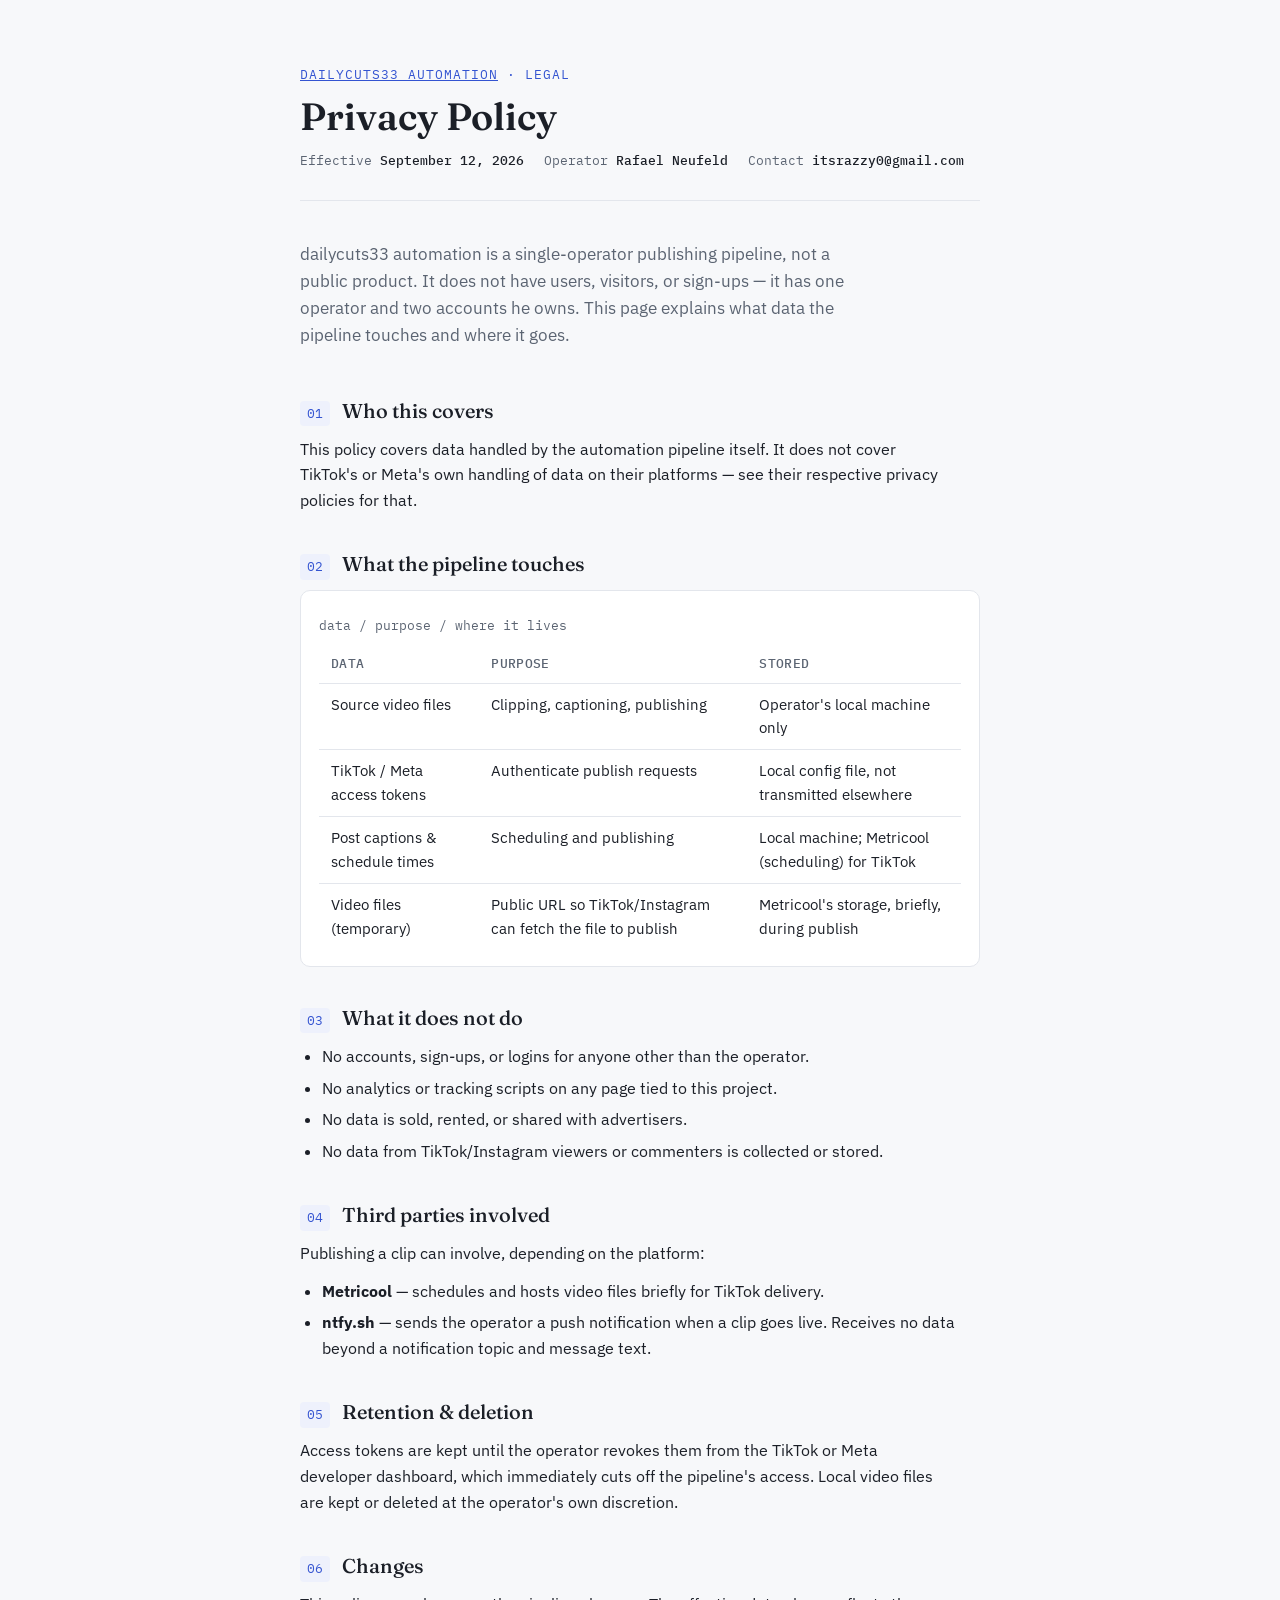
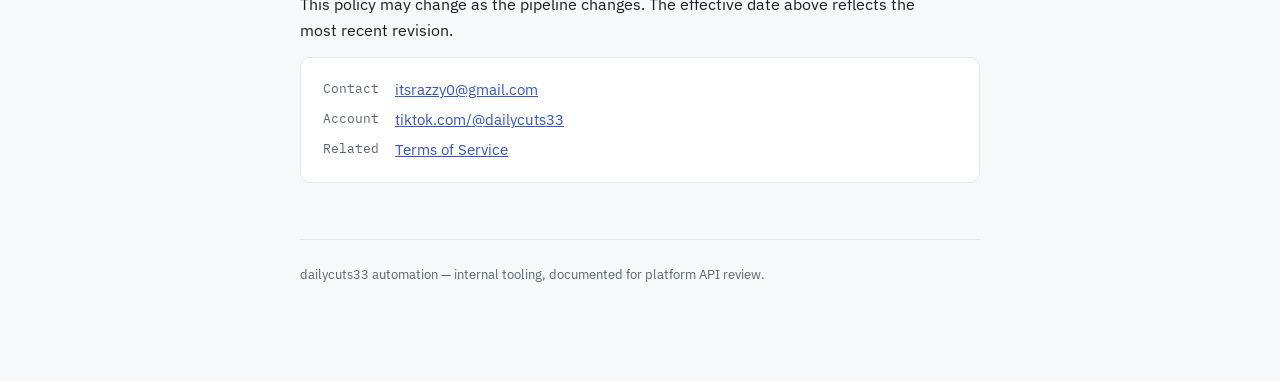
==== privacy.html @ b21ef155 "Initial site: ToS, Privacy Policy for dailycuts33 automation" ====
<!DOCTYPE html>
<html lang="en">
<head>
<meta charset="UTF-8">
<meta name="viewport" content="width=device-width, initial-scale=1.0">
<title>dailycuts33 Privacy Policy</title>
<link rel="preconnect" href="https://fonts.googleapis.com">
<link rel="preconnect" href="https://fonts.gstatic.com" crossorigin>
<link href="https://fonts.googleapis.com/css2?family=Fraunces:opsz,wght@9..144,400;9..144,500;9..144,600&family=IBM+Plex+Sans:wght@400;500;600&family=IBM+Plex+Mono:wght@400;500&display=swap" rel="stylesheet">
<style>
  :root{
    --bg:#F7F8FA; --surface:#FFFFFF; --text:#1B1F27; --text-muted:#5B6472;
    --border:#E3E6EC; --accent:#3454D1; --accent-soft:#EEF1FC;
  }
  @media (prefers-color-scheme: dark){
    :root:not([data-theme="light"]){
      --bg:#0F1115; --surface:#171A21; --text:#E7E9ED; --text-muted:#9AA3B2;
      --border:#262B35; --accent:#6C8CFF; --accent-soft:#1B2233;
    }
  }
  :root[data-theme="dark"]{
    --bg:#0F1115; --surface:#171A21; --text:#E7E9ED; --text-muted:#9AA3B2;
    --border:#262B35; --accent:#6C8CFF; --accent-soft:#1B2233;
  }
  *{box-sizing:border-box;}
  body{
    background:var(--bg); color:var(--text); margin:0;
    font-family:"IBM Plex Sans", ui-sans-serif, system-ui, sans-serif;
    line-height:1.65; font-size:16px;
    display:flex; justify-content:center;
    padding:64px 24px 96px;
  }
  main{max-width:680px; width:100%;}
  .doc-header{border-bottom:1px solid var(--border); padding-bottom:28px; margin-bottom:40px;}
  .eyebrow{
    font-family:"IBM Plex Mono", ui-monospace, monospace;
    font-size:12.5px; letter-spacing:0.08em; text-transform:uppercase;
    color:var(--accent); margin:0 0 10px;
  }
  .eyebrow a{color:inherit;}
  h1{
    font-family:"Fraunces", Georgia, serif;
    font-weight:600; font-optical-sizing:auto;
    font-size:clamp(28px, 5vw, 38px); line-height:1.15;
    margin:0 0 12px; text-wrap:balance;
  }
  .meta{
    display:flex; flex-wrap:wrap; gap:8px 20px;
    font-family:"IBM Plex Mono", ui-monospace, monospace;
    font-size:13px; color:var(--text-muted);
  }
  .meta span b{color:var(--text); font-weight:500;}
  .intro{font-size:16.5px; color:var(--text-muted); margin:0 0 44px; max-width:58ch;}
  section{margin-bottom:34px;}
  section:last-of-type{margin-bottom:0;}
  .sec-head{display:flex; align-items:baseline; gap:12px; margin:0 0 10px;}
  .sec-num{
    font-family:"IBM Plex Mono", ui-monospace, monospace;
    font-size:13px; color:var(--accent);
    background:var(--accent-soft);
    border-radius:4px; padding:2px 7px;
    flex:none;
  }
  h2{font-family:"Fraunces", Georgia, serif; font-weight:500; font-size:20px; margin:0;}
  section p, section li{color:var(--text); font-size:15.5px; max-width:64ch;}
  section p{margin:0 0 12px;}
  section ul{margin:0 0 12px; padding-left:22px;}
  section li{margin-bottom:6px;}
  section p:last-child, section ul:last-child{margin-bottom:0;}
  code{
    font-family:"IBM Plex Mono", ui-monospace, monospace;
    font-size:0.9em; background:var(--accent-soft); color:var(--accent);
    padding:1px 5px; border-radius:3px;
  }
  table{width:100%; border-collapse:collapse; margin-top:8px; font-size:14.5px;}
  caption{
    text-align:left; font-family:"IBM Plex Mono", ui-monospace, monospace;
    font-size:12.5px; color:var(--text-muted); margin-bottom:8px;
  }
  th, td{text-align:left; padding:9px 12px; border-bottom:1px solid var(--border); vertical-align:top;}
  th{
    font-family:"IBM Plex Mono", ui-monospace, monospace;
    font-weight:500; font-size:12.5px; letter-spacing:0.03em;
    text-transform:uppercase; color:var(--text-muted);
  }
  tr:last-child td{border-bottom:none;}
  .table-wrap{overflow-x:auto; border:1px solid var(--border); border-radius:10px; padding:16px 18px; background:var(--surface);}
  .card{
    background:var(--surface); border:1px solid var(--border);
    border-radius:10px; padding:20px 22px; margin-top:14px;
  }
  .card dl{display:grid; grid-template-columns:auto 1fr; gap:6px 16px; margin:0;}
  .card dt{font-family:"IBM Plex Mono", ui-monospace, monospace; font-size:13px; color:var(--text-muted);}
  .card dd{margin:0; font-size:14.5px;}
  .card dd a{color:var(--accent);}
  footer{
    margin-top:56px; padding-top:24px; border-top:1px solid var(--border);
    font-size:13px; color:var(--text-muted);
  }
</style>
</head>
<body>
<main>
  <div class="doc-header">
    <p class="eyebrow"><a href="index.html">dailycuts33 automation</a> · Legal</p>
    <h1>Privacy Policy</h1>
    <div class="meta">
      <span>Effective <b>September 12, 2026</b></span>
      <span>Operator <b>Rafael Neufeld</b></span>
      <span>Contact <b>itsrazzy0@gmail.com</b></span>
    </div>
  </div>

  <p class="intro">
    dailycuts33 automation is a single-operator publishing pipeline, not a
    public product. It does not have users, visitors, or sign-ups — it has
    one operator and two accounts he owns. This page explains what data the
    pipeline touches and where it goes.
  </p>

  <section>
    <div class="sec-head"><span class="sec-num">01</span><h2>Who this covers</h2></div>
    <p>
      This policy covers data handled by the automation pipeline itself. It
      does not cover TikTok's or Meta's own handling of data on their
      platforms — see their respective privacy policies for that.
    </p>
  </section>

  <section>
    <div class="sec-head"><span class="sec-num">02</span><h2>What the pipeline touches</h2></div>
    <div class="table-wrap">
      <table>
        <caption>data / purpose / where it lives</caption>
        <thead>
          <tr><th>Data</th><th>Purpose</th><th>Stored</th></tr>
        </thead>
        <tbody>
          <tr><td>Source video files</td><td>Clipping, captioning, publishing</td><td>Operator's local machine only</td></tr>
          <tr><td>TikTok / Meta access tokens</td><td>Authenticate publish requests</td><td>Local config file, not transmitted elsewhere</td></tr>
          <tr><td>Post captions &amp; schedule times</td><td>Scheduling and publishing</td><td>Local machine; Metricool (scheduling) for TikTok</td></tr>
          <tr><td>Video files (temporary)</td><td>Public URL so TikTok/Instagram can fetch the file to publish</td><td>Metricool's storage, briefly, during publish</td></tr>
        </tbody>
      </table>
    </div>
  </section>

  <section>
    <div class="sec-head"><span class="sec-num">03</span><h2>What it does not do</h2></div>
    <ul>
      <li>No accounts, sign-ups, or logins for anyone other than the operator.</li>
      <li>No analytics or tracking scripts on any page tied to this project.</li>
      <li>No data is sold, rented, or shared with advertisers.</li>
      <li>No data from TikTok/Instagram viewers or commenters is collected or stored.</li>
    </ul>
  </section>

  <section>
    <div class="sec-head"><span class="sec-num">04</span><h2>Third parties involved</h2></div>
    <p>Publishing a clip can involve, depending on the platform:</p>
    <ul>
      <li><b>Metricool</b> — schedules and hosts video files briefly for TikTok delivery.</li>
      <li><b>ntfy.sh</b> — sends the operator a push notification when a clip goes live. Receives no data beyond a notification topic and message text.</li>
    </ul>
  </section>

  <section>
    <div class="sec-head"><span class="sec-num">05</span><h2>Retention &amp; deletion</h2></div>
    <p>
      Access tokens are kept until the operator revokes them from the TikTok
      or Meta developer dashboard, which immediately cuts off the pipeline's
      access. Local video files are kept or deleted at the operator's own
      discretion.
    </p>
  </section>

  <section>
    <div class="sec-head"><span class="sec-num">06</span><h2>Changes</h2></div>
    <p>This policy may change as the pipeline changes. The effective date above reflects the most recent revision.</p>
  </section>

  <div class="card">
    <dl>
      <dt>Contact</dt><dd><a href="mailto:itsrazzy0@gmail.com">itsrazzy0@gmail.com</a></dd>
      <dt>Account</dt><dd><a href="https://www.tiktok.com/@dailycuts33">tiktok.com/@dailycuts33</a></dd>
      <dt>Related</dt><dd><a href="tos.html">Terms of Service</a></dd>
    </dl>
  </div>

  <footer>dailycuts33 automation — internal tooling, documented for platform API review.</footer>
</main>
</body>
</html>
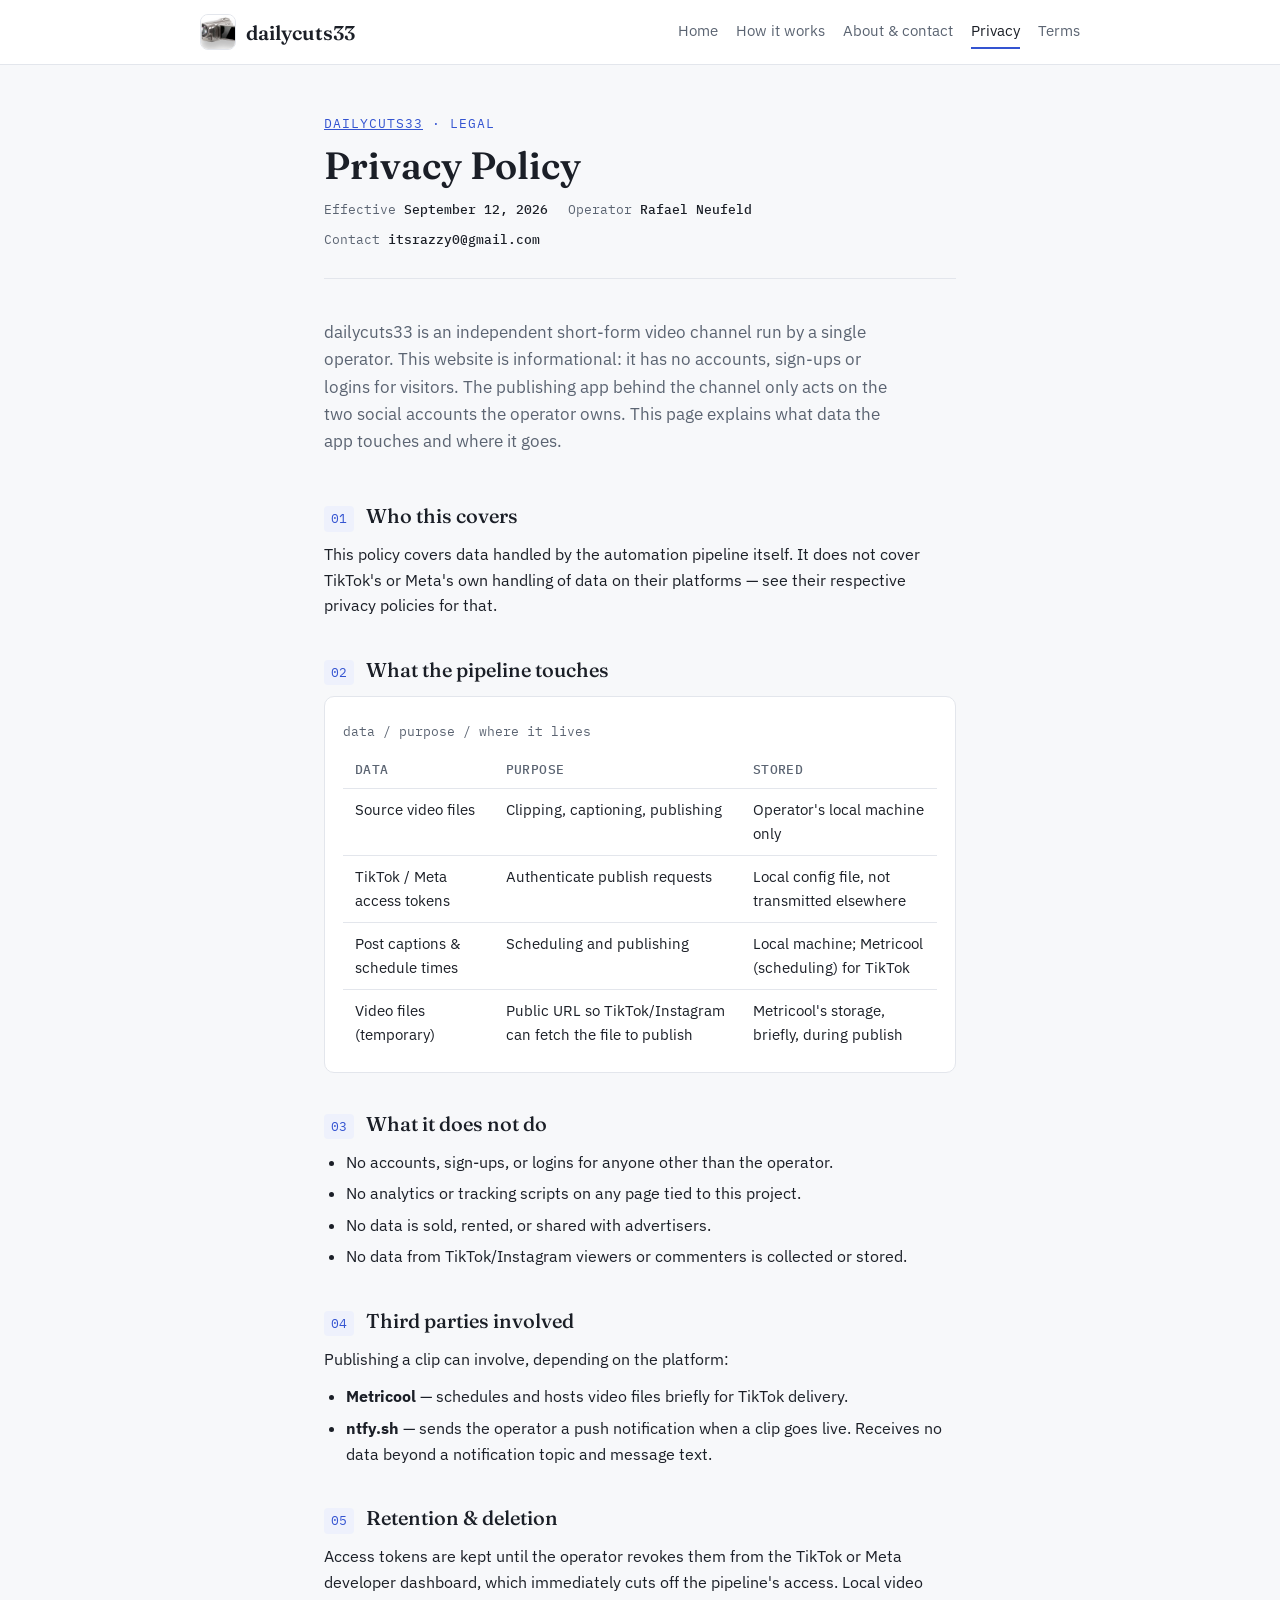
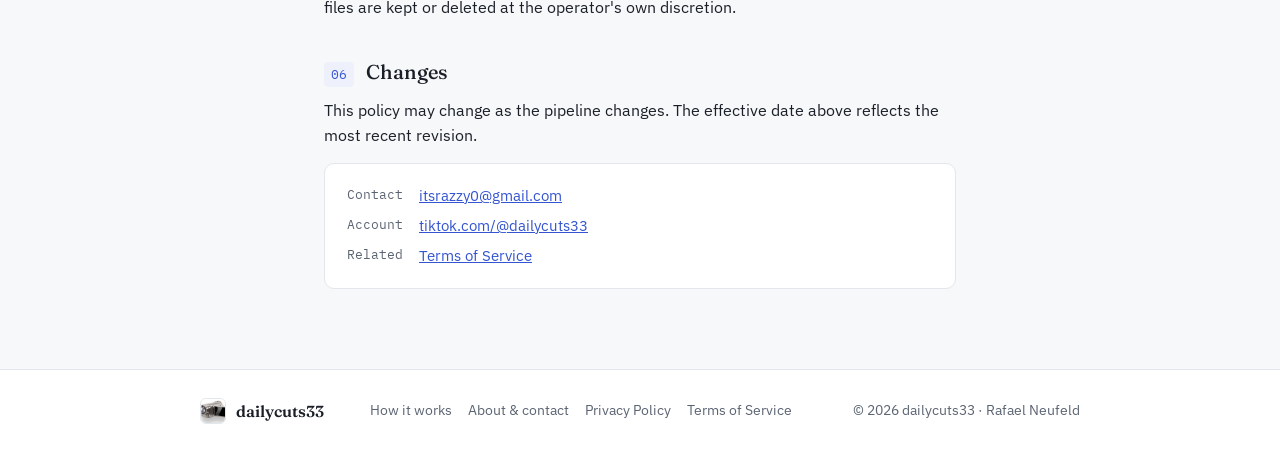
==== commit cf659b27: "Website ausgebaut fuer TikTok-Review: Icon/Favicon, Startseite, How it works, About, Navigation Co-A" ====
--- a/privacy.html
+++ b/privacy.html
@@ -7,6 +7,11 @@
 <link rel="preconnect" href="https://fonts.googleapis.com">
 <link rel="preconnect" href="https://fonts.gstatic.com" crossorigin>
 <link href="https://fonts.googleapis.com/css2?family=Fraunces:opsz,wght@9..144,400;9..144,500;9..144,600&family=IBM+Plex+Sans:wght@400;500;600&family=IBM+Plex+Mono:wght@400;500&display=swap" rel="stylesheet">
+<link rel="icon" href="favicon.ico" sizes="any">
+<link rel="icon" type="image/png" sizes="32x32" href="assets/favicon-32.png">
+<link rel="icon" type="image/png" sizes="16x16" href="assets/favicon-16.png">
+<link rel="apple-touch-icon" href="assets/apple-touch-icon.png">
+<link rel="stylesheet" href="assets/site.css">
 <style>
   :root{
     --bg:#F7F8FA; --surface:#FFFFFF; --text:#1B1F27; --text-muted:#5B6472;
@@ -97,12 +102,16 @@
     margin-top:56px; padding-top:24px; border-top:1px solid var(--border);
     font-size:13px; color:var(--text-muted);
   }
+  body{display:block; padding:0;}
+  main{max-width:680px; width:auto; margin:0 auto; padding:48px 24px 40px;}
+  .site-header .wrap, .site-footer .wrap{max-width:920px;}
 </style>
 </head>
 <body>
+<header class="site-header"><div class="wrap"><a class="brand" href="index.html"><img src="assets/icon-192.png" alt="dailycuts33 logo" width="36" height="36"><span>dailycuts33</span></a><nav class="site-nav" aria-label="Main"><a href="index.html">Home</a><a href="how-it-works.html">How it works</a><a href="about.html">About & contact</a><a href="privacy.html" aria-current="page">Privacy</a><a href="tos.html">Terms</a></nav></div></header>
 <main>
   <div class="doc-header">
-    <p class="eyebrow"><a href="index.html">dailycuts33 automation</a> · Legal</p>
+    <p class="eyebrow"><a href="index.html">dailycuts33</a> · Legal</p>
     <h1>Privacy Policy</h1>
     <div class="meta">
       <span>Effective <b>September 12, 2026</b></span>
@@ -112,10 +121,11 @@
   </div>
 
   <p class="intro">
-    dailycuts33 automation is a single-operator publishing pipeline, not a
-    public product. It does not have users, visitors, or sign-ups — it has
-    one operator and two accounts he owns. This page explains what data the
-    pipeline touches and where it goes.
+    dailycuts33 is an independent short-form video channel run by a single
+    operator. This website is informational: it has no accounts, sign-ups or
+    logins for visitors. The publishing app behind the channel only acts on
+    the two social accounts the operator owns. This page explains what data
+    the app touches and where it goes.
   </p>
 
   <section>
@@ -186,8 +196,7 @@
       <dt>Related</dt><dd><a href="tos.html">Terms of Service</a></dd>
     </dl>
   </div>
-
-  <footer>dailycuts33 automation — internal tooling, documented for platform API review.</footer>
 </main>
+<footer class="site-footer"><div class="wrap"><a class="brand" href="index.html"><img src="assets/icon-192.png" alt="" width="26" height="26"><span>dailycuts33</span></a><nav aria-label="Footer"><a href="how-it-works.html">How it works</a><a href="about.html">About &amp; contact</a><a href="privacy.html">Privacy Policy</a><a href="tos.html">Terms of Service</a></nav><span>&copy; 2026 dailycuts33 &middot; Rafael Neufeld</span></div></footer>
 </body>
 </html>
--- a/assets/site.css
+++ b/assets/site.css
@@ -0,0 +1,100 @@
+:root{
+  --bg:#F7F8FA; --surface:#FFFFFF; --text:#1B1F27; --text-muted:#5B6472;
+  --border:#E3E6EC; --accent:#3454D1; --accent-soft:#EEF1FC;
+}
+@media (prefers-color-scheme: dark){
+  :root:not([data-theme="light"]){
+    --bg:#0F1115; --surface:#171A21; --text:#E7E9ED; --text-muted:#9AA3B2;
+    --border:#262B35; --accent:#6C8CFF; --accent-soft:#1B2233;
+  }
+}
+:root[data-theme="dark"]{
+  --bg:#0F1115; --surface:#171A21; --text:#E7E9ED; --text-muted:#9AA3B2;
+  --border:#262B35; --accent:#6C8CFF; --accent-soft:#1B2233;
+}
+*{box-sizing:border-box;}
+html{scroll-behavior:smooth;}
+body{
+  background:var(--bg); color:var(--text); margin:0;
+  font-family:"IBM Plex Sans", ui-sans-serif, system-ui, sans-serif;
+  line-height:1.65; font-size:16px;
+}
+a{color:var(--accent);}
+.wrap{max-width:920px; margin:0 auto; padding:0 20px;}
+
+/* header / nav */
+.site-header{border-bottom:1px solid var(--border); background:var(--surface);}
+.site-header .wrap{display:flex; align-items:center; justify-content:space-between; gap:16px; flex-wrap:wrap; padding-top:14px; padding-bottom:14px;}
+.brand{display:flex; align-items:center; gap:10px; text-decoration:none; color:var(--text);}
+.brand img{width:36px; height:36px; border-radius:8px; object-fit:cover; border:1px solid var(--border);}
+.brand span{font-family:"Fraunces", Georgia, serif; font-weight:600; font-size:20px;}
+nav.site-nav{display:flex; gap:4px 18px; flex-wrap:wrap; font-size:14.5px;}
+nav.site-nav a{color:var(--text-muted); text-decoration:none; padding:4px 0; border-bottom:2px solid transparent;}
+nav.site-nav a:hover{color:var(--text);}
+nav.site-nav a[aria-current="page"]{color:var(--text); border-bottom-color:var(--accent);}
+
+/* hero */
+.hero{padding:64px 0 40px;}
+.hero-grid{display:grid; grid-template-columns:1fr 200px; gap:40px; align-items:center;}
+.hero img.hero-icon{width:200px; height:200px; border-radius:36px; object-fit:cover; border:1px solid var(--border); box-shadow:0 8px 30px rgba(0,0,0,.10);}
+.eyebrow{
+  font-family:"IBM Plex Mono", ui-monospace, monospace;
+  font-size:12.5px; letter-spacing:0.08em; text-transform:uppercase;
+  color:var(--accent); margin:0 0 10px;
+}
+h1{
+  font-family:"Fraunces", Georgia, serif; font-weight:600; font-optical-sizing:auto;
+  font-size:clamp(30px, 5.5vw, 44px); line-height:1.12; margin:0 0 18px; text-wrap:balance;
+}
+h2{font-family:"Fraunces", Georgia, serif; font-weight:500; font-size:26px; margin:0 0 12px;}
+h3{font-family:"Fraunces", Georgia, serif; font-weight:500; font-size:18px; margin:0 0 6px;}
+p{margin:0 0 14px; max-width:64ch;}
+.lead{font-size:18px; color:var(--text-muted); max-width:56ch;}
+.btn{
+  display:inline-block; background:var(--accent); color:#fff; text-decoration:none;
+  padding:10px 18px; border-radius:8px; font-weight:500; font-size:15px; margin:6px 10px 0 0;
+}
+.btn.secondary{background:transparent; color:var(--accent); border:1px solid var(--accent);}
+
+/* sections */
+section.block{padding:40px 0; border-top:1px solid var(--border);}
+.grid{display:grid; grid-template-columns:repeat(auto-fit, minmax(240px, 1fr)); gap:16px; margin-top:18px;}
+.card{background:var(--surface); border:1px solid var(--border); border-radius:10px; padding:18px 20px;}
+.card p{font-size:15px; color:var(--text-muted); margin:0;}
+.steps{counter-reset:step; list-style:none; padding:0; margin:18px 0 0; display:grid; gap:14px;}
+.steps li{counter-increment:step; background:var(--surface); border:1px solid var(--border); border-radius:10px; padding:16px 20px 16px 64px; position:relative;}
+.steps li::before{
+  content:counter(step); position:absolute; left:20px; top:14px;
+  font-family:"IBM Plex Mono", ui-monospace, monospace; font-size:13px; font-weight:500;
+  color:var(--accent); background:var(--accent-soft); border-radius:6px; padding:2px 9px;
+}
+.steps li p{margin:4px 0 0; font-size:15px; color:var(--text-muted);}
+code{
+  font-family:"IBM Plex Mono", ui-monospace, monospace; font-size:0.9em;
+  background:var(--accent-soft); color:var(--accent); padding:1px 5px; border-radius:3px;
+}
+table{width:100%; border-collapse:collapse; font-size:14.5px;}
+th,td{text-align:left; padding:9px 12px; border-bottom:1px solid var(--border); vertical-align:top;}
+th{font-family:"IBM Plex Mono", ui-monospace, monospace; font-weight:500; font-size:12.5px; letter-spacing:.03em; text-transform:uppercase; color:var(--text-muted);}
+tr:last-child td{border-bottom:none;}
+.table-wrap{overflow-x:auto; border:1px solid var(--border); border-radius:10px; background:var(--surface); padding:8px 14px;}
+details{background:var(--surface); border:1px solid var(--border); border-radius:10px; padding:12px 18px; margin-top:12px;}
+summary{cursor:pointer; font-weight:500;}
+details p{margin:10px 0 2px; color:var(--text-muted); font-size:15px;}
+dl.facts{display:grid; grid-template-columns:auto 1fr; gap:8px 18px; margin:0;}
+dl.facts dt{font-family:"IBM Plex Mono", ui-monospace, monospace; font-size:13px; color:var(--text-muted);}
+dl.facts dd{margin:0; font-size:15px;}
+
+/* footer */
+.site-footer{border-top:1px solid var(--border); background:var(--surface); margin-top:40px; padding:28px 0; font-size:14px; color:var(--text-muted);}
+.site-footer .wrap{display:flex; justify-content:space-between; gap:16px; flex-wrap:wrap; align-items:center;}
+.site-footer nav a{color:var(--text-muted); margin-right:16px; text-decoration:none;}
+.site-footer nav a:hover{color:var(--text);}
+.site-footer .brand img{width:26px; height:26px; border-radius:6px;}
+.site-footer .brand span{font-size:16px;}
+
+@media (max-width:680px){
+  .hero{padding-top:36px;}
+  .hero-grid{grid-template-columns:1fr;}
+  .hero img.hero-icon{width:112px; height:112px; border-radius:22px; order:-1;}
+}
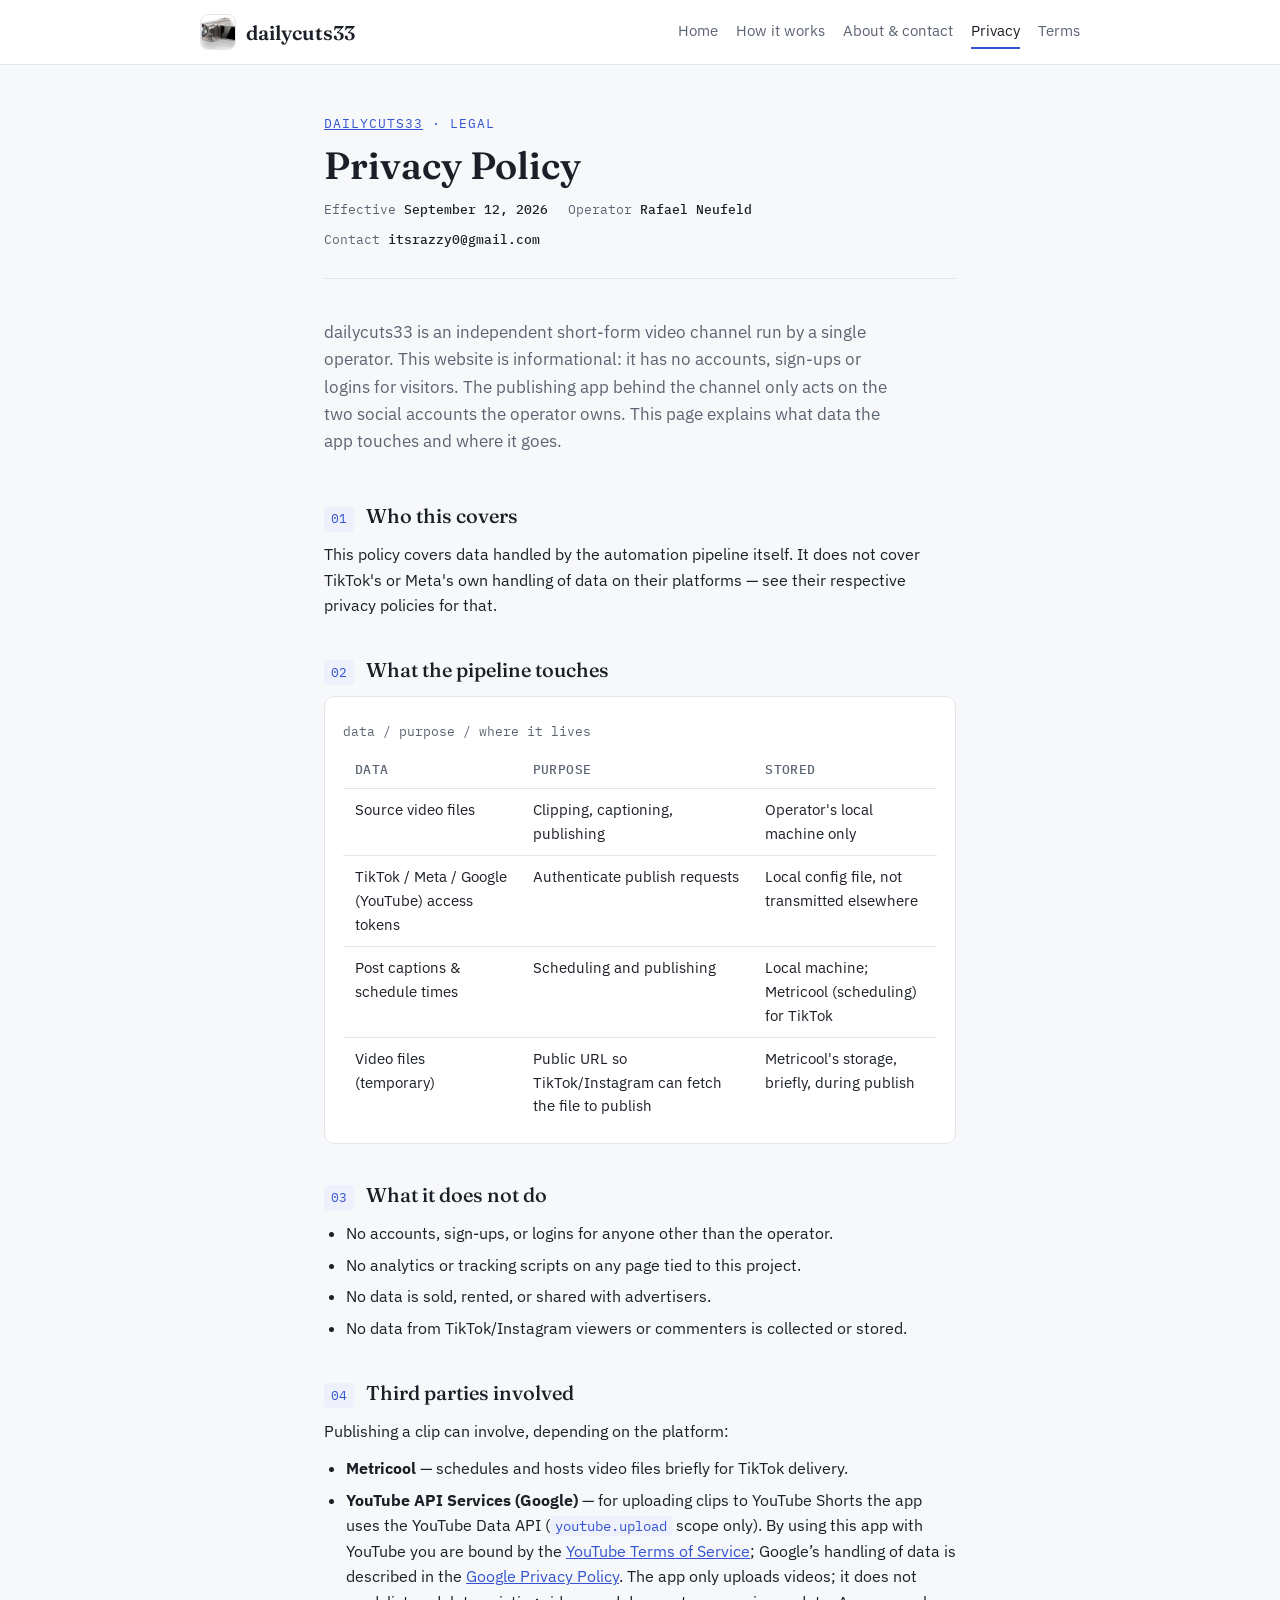
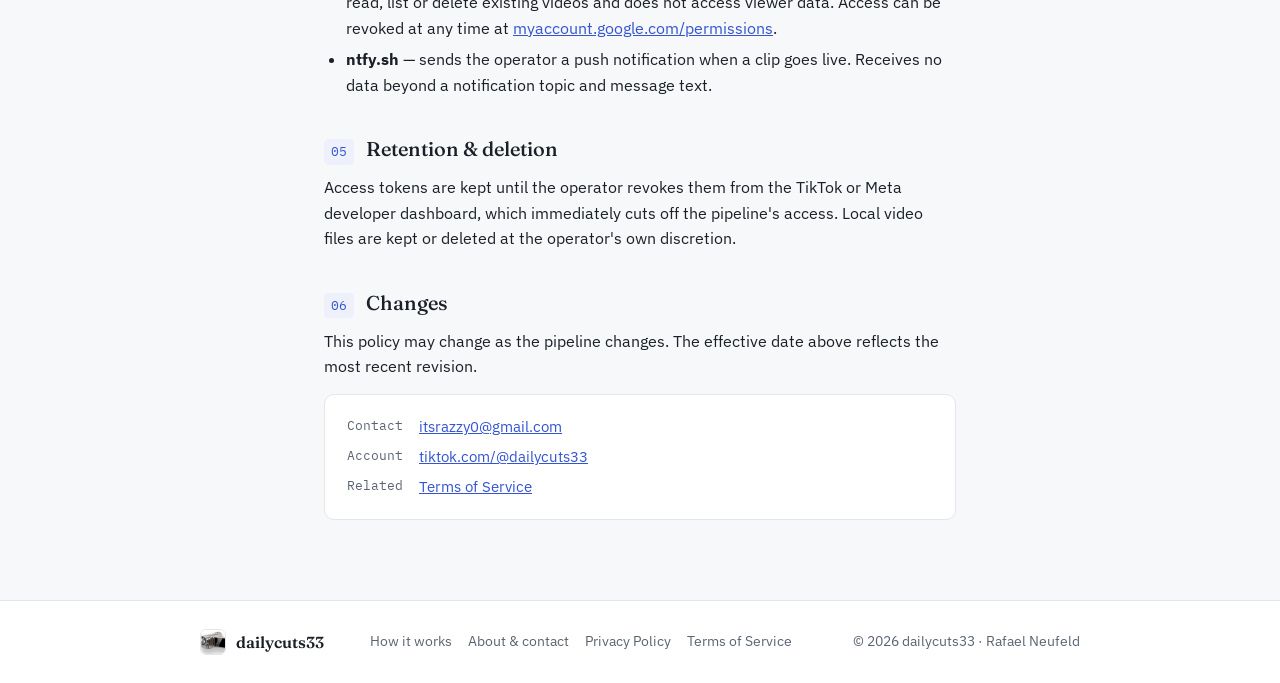
==== commit 28361d50: "Privacy Policy: YouTube API Services ergaenzt (fuer YouTube-Audit) Co-Authored-By: Claude Sonnet 5 <" ====
--- a/privacy.html
+++ b/privacy.html
@@ -147,7 +147,7 @@
         </thead>
         <tbody>
           <tr><td>Source video files</td><td>Clipping, captioning, publishing</td><td>Operator's local machine only</td></tr>
-          <tr><td>TikTok / Meta access tokens</td><td>Authenticate publish requests</td><td>Local config file, not transmitted elsewhere</td></tr>
+          <tr><td>TikTok / Meta / Google (YouTube) access tokens</td><td>Authenticate publish requests</td><td>Local config file, not transmitted elsewhere</td></tr>
           <tr><td>Post captions &amp; schedule times</td><td>Scheduling and publishing</td><td>Local machine; Metricool (scheduling) for TikTok</td></tr>
           <tr><td>Video files (temporary)</td><td>Public URL so TikTok/Instagram can fetch the file to publish</td><td>Metricool's storage, briefly, during publish</td></tr>
         </tbody>
@@ -170,6 +170,7 @@
     <p>Publishing a clip can involve, depending on the platform:</p>
     <ul>
       <li><b>Metricool</b> — schedules and hosts video files briefly for TikTok delivery.</li>
+      <li><b>YouTube API Services (Google)</b> — for uploading clips to YouTube Shorts the app uses the YouTube Data API (<code>youtube.upload</code> scope only). By using this app with YouTube you are bound by the <a href="https://www.youtube.com/t/terms">YouTube Terms of Service</a>; Google&rsquo;s handling of data is described in the <a href="https://policies.google.com/privacy">Google Privacy Policy</a>. The app only uploads videos; it does not read, list or delete existing videos and does not access viewer data. Access can be revoked at any time at <a href="https://myaccount.google.com/permissions">myaccount.google.com/permissions</a>.</li>
       <li><b>ntfy.sh</b> — sends the operator a push notification when a clip goes live. Receives no data beyond a notification topic and message text.</li>
     </ul>
   </section>
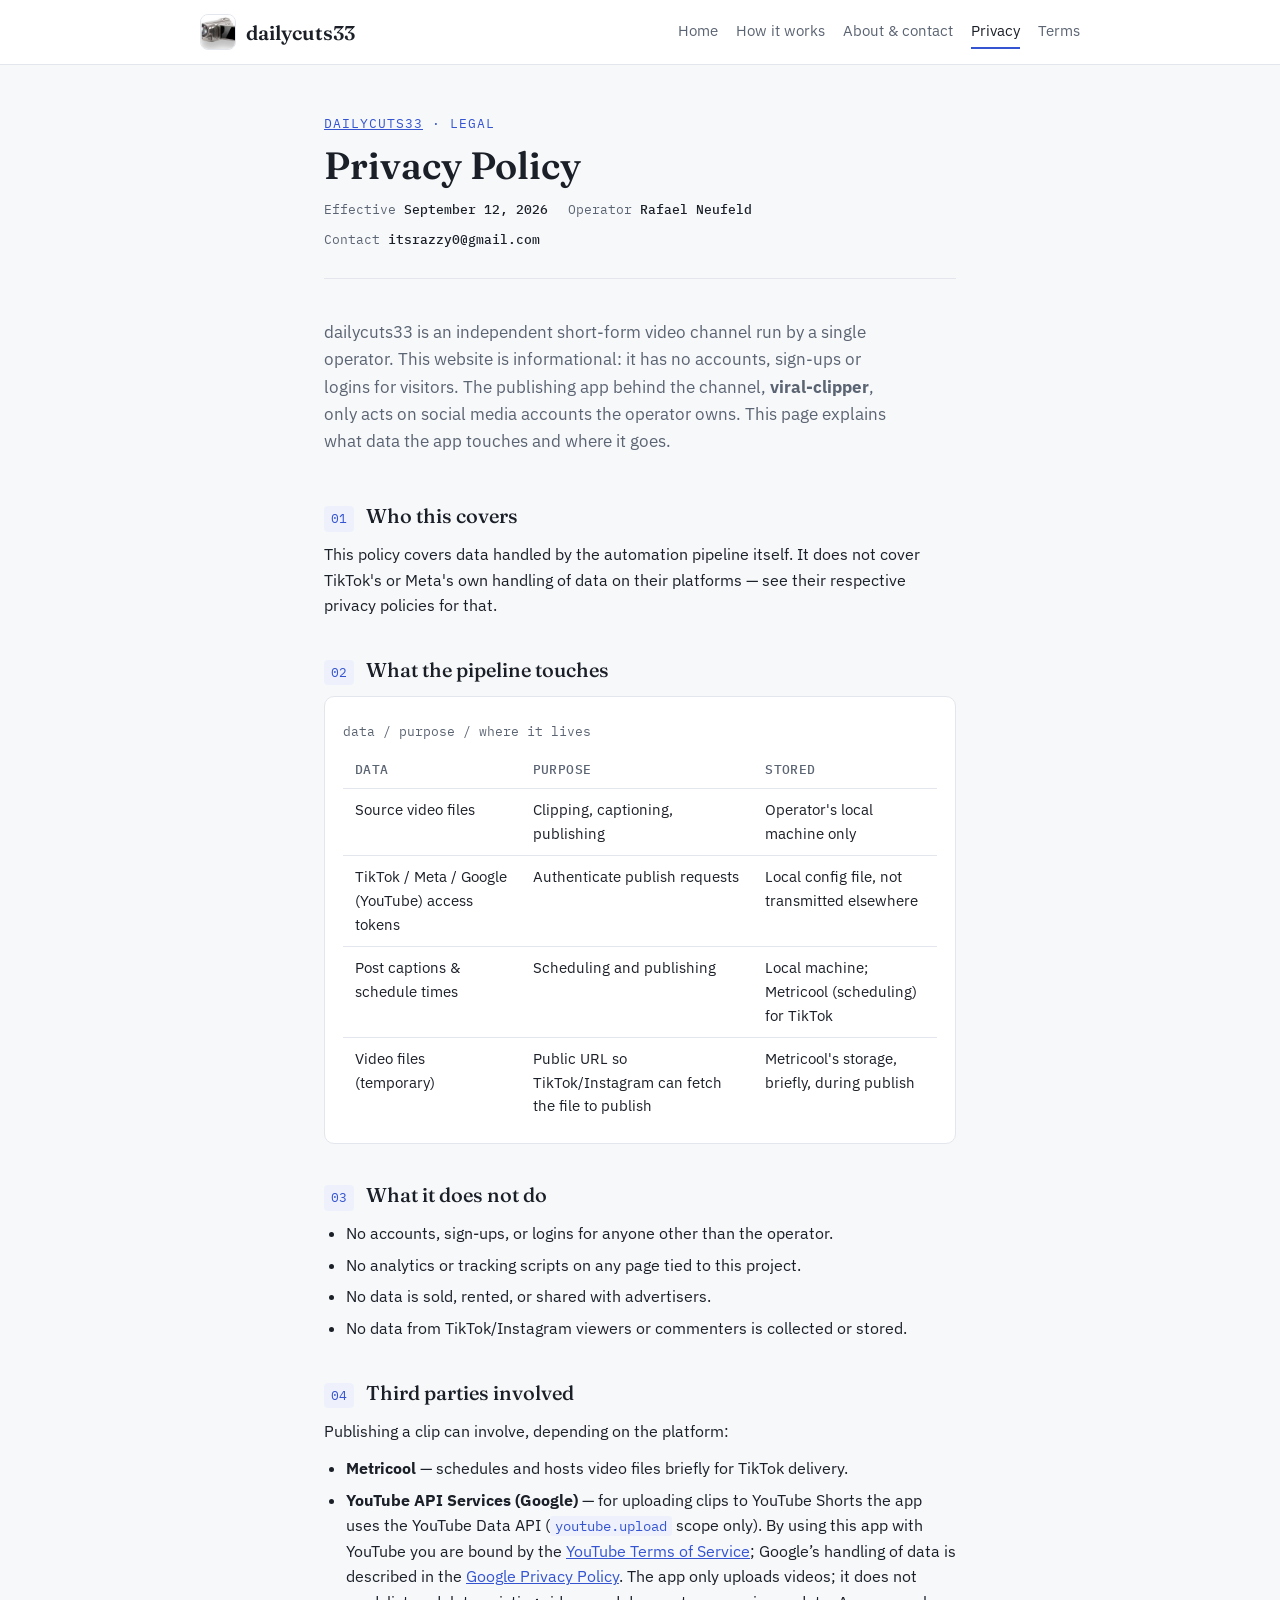
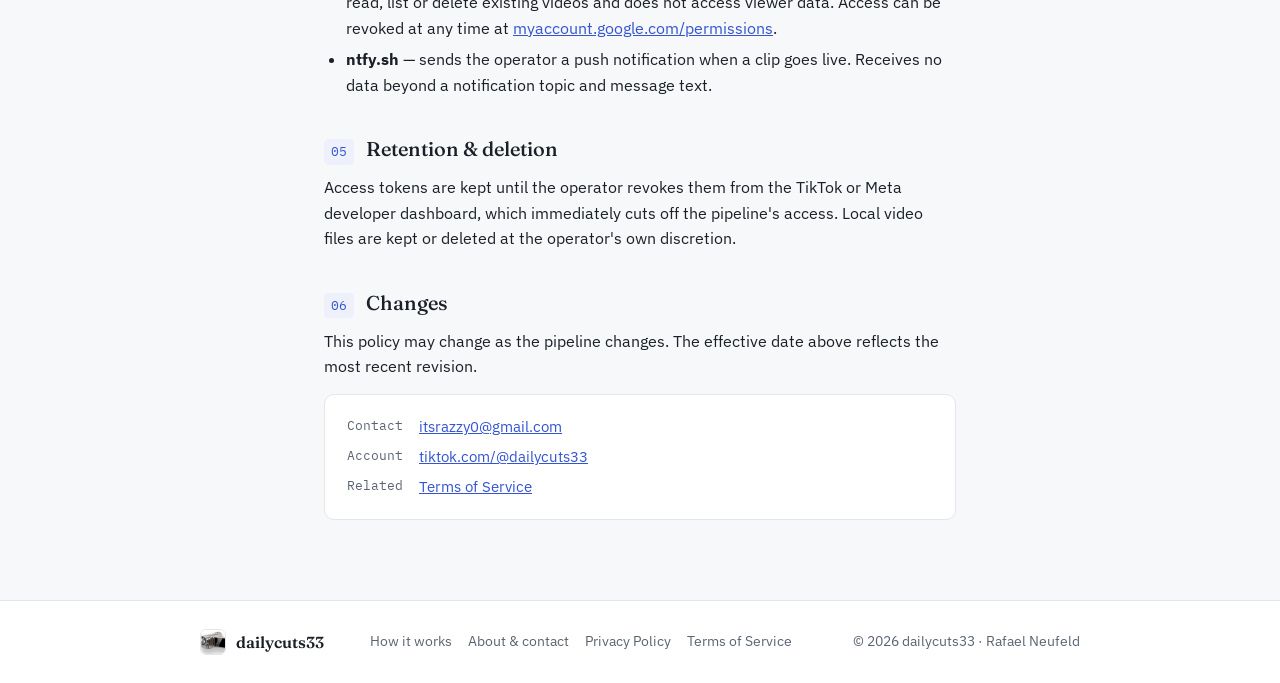
==== commit 6b3ce487: "Name the publishing app (viral-clipper) on homepage, privacy and terms Google's OAuth branding check" ====
--- a/privacy.html
+++ b/privacy.html
@@ -123,9 +123,9 @@
   <p class="intro">
     dailycuts33 is an independent short-form video channel run by a single
     operator. This website is informational: it has no accounts, sign-ups or
-    logins for visitors. The publishing app behind the channel only acts on
-    the two social accounts the operator owns. This page explains what data
-    the app touches and where it goes.
+    logins for visitors. The publishing app behind the channel,
+    <b>viral-clipper</b>, only acts on social media accounts the operator owns.
+    This page explains what data the app touches and where it goes.
   </p>
 
   <section>
